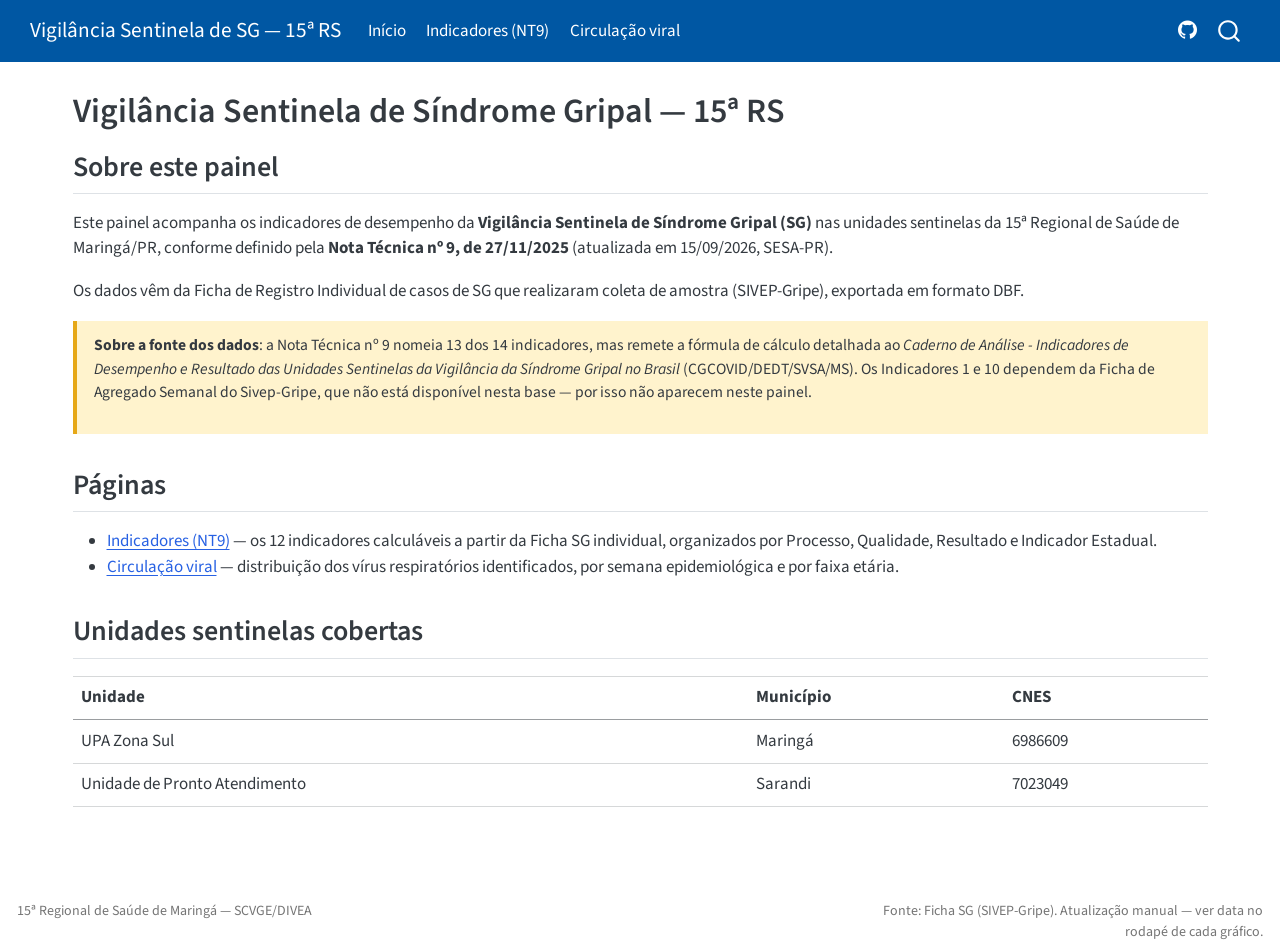
==== docs/index.html @ 69118b9c "Atualiza indicadores SG - 2026-09-19 02:46" ====
<!DOCTYPE html>
<html xmlns="http://www.w3.org/1999/xhtml" lang="en" xml:lang="en"><head>

<meta charset="utf-8">
<meta name="generator" content="quarto-1.8.27">

<meta name="viewport" content="width=device-width, initial-scale=1.0, user-scalable=yes">


<title>Vigilância Sentinela de Síndrome Gripal — 15ª RS – Vigilância Sentinela de SG — 15ª RS</title>
<style>
code{white-space: pre-wrap;}
span.smallcaps{font-variant: small-caps;}
div.columns{display: flex; gap: min(4vw, 1.5em);}
div.column{flex: auto; overflow-x: auto;}
div.hanging-indent{margin-left: 1.5em; text-indent: -1.5em;}
ul.task-list{list-style: none;}
ul.task-list li input[type="checkbox"] {
  width: 0.8em;
  margin: 0 0.8em 0.2em -1em; /* quarto-specific, see https://github.com/quarto-dev/quarto-cli/issues/4556 */ 
  vertical-align: middle;
}
</style>


<script src="site_libs/quarto-nav/quarto-nav.js"></script>
<script src="site_libs/quarto-nav/headroom.min.js"></script>
<script src="site_libs/clipboard/clipboard.min.js"></script>
<script src="site_libs/quarto-search/autocomplete.umd.js"></script>
<script src="site_libs/quarto-search/fuse.min.js"></script>
<script src="site_libs/quarto-search/quarto-search.js"></script>
<meta name="quarto:offset" content="./">
<script src="site_libs/quarto-html/quarto.js" type="module"></script>
<script src="site_libs/quarto-html/tabsets/tabsets.js" type="module"></script>
<script src="site_libs/quarto-html/axe/axe-check.js" type="module"></script>
<script src="site_libs/quarto-html/popper.min.js"></script>
<script src="site_libs/quarto-html/tippy.umd.min.js"></script>
<script src="site_libs/quarto-html/anchor.min.js"></script>
<link href="site_libs/quarto-html/tippy.css" rel="stylesheet">
<link href="site_libs/quarto-html/quarto-syntax-highlighting-ed96de9b727972fe78a7b5d16c58bf87.css" rel="stylesheet" id="quarto-text-highlighting-styles">
<script src="site_libs/bootstrap/bootstrap.min.js"></script>
<link href="site_libs/bootstrap/bootstrap-icons.css" rel="stylesheet">
<link href="site_libs/bootstrap/bootstrap-f245066ca199b7326ac6b360085ddf3a.min.css" rel="stylesheet" append-hash="true" id="quarto-bootstrap" data-mode="light">
<script id="quarto-search-options" type="application/json">{
  "location": "navbar",
  "copy-button": false,
  "collapse-after": 3,
  "panel-placement": "end",
  "type": "overlay",
  "limit": 50,
  "keyboard-shortcut": [
    "f",
    "/",
    "s"
  ],
  "show-item-context": false,
  "language": {
    "search-no-results-text": "No results",
    "search-matching-documents-text": "matching documents",
    "search-copy-link-title": "Copy link to search",
    "search-hide-matches-text": "Hide additional matches",
    "search-more-match-text": "more match in this document",
    "search-more-matches-text": "more matches in this document",
    "search-clear-button-title": "Clear",
    "search-text-placeholder": "",
    "search-detached-cancel-button-title": "Cancel",
    "search-submit-button-title": "Submit",
    "search-label": "Search"
  }
}</script>


<link rel="stylesheet" href="styles.css">
</head>

<body class="nav-fixed quarto-light">

<div id="quarto-search-results"></div>
  <header id="quarto-header" class="headroom fixed-top">
    <nav class="navbar navbar-expand-lg " data-bs-theme="dark">
      <div class="navbar-container container-fluid">
      <div class="navbar-brand-container mx-auto">
    <a class="navbar-brand" href="./index.html">
    <span class="navbar-title">Vigilância Sentinela de SG — 15ª RS</span>
    </a>
  </div>
            <div id="quarto-search" class="" title="Search"></div>
          <button class="navbar-toggler" type="button" data-bs-toggle="collapse" data-bs-target="#navbarCollapse" aria-controls="navbarCollapse" role="menu" aria-expanded="false" aria-label="Toggle navigation" onclick="if (window.quartoToggleHeadroom) { window.quartoToggleHeadroom(); }">
  <span class="navbar-toggler-icon"></span>
</button>
          <div class="collapse navbar-collapse" id="navbarCollapse">
            <ul class="navbar-nav navbar-nav-scroll me-auto">
  <li class="nav-item">
    <a class="nav-link active" href="./index.html" aria-current="page"> 
<span class="menu-text">Início</span></a>
  </li>  
  <li class="nav-item">
    <a class="nav-link" href="./indicadores.html"> 
<span class="menu-text">Indicadores (NT9)</span></a>
  </li>  
  <li class="nav-item">
    <a class="nav-link" href="./circulacao-viral.html"> 
<span class="menu-text">Circulação viral</span></a>
  </li>  
</ul>
            <ul class="navbar-nav navbar-nav-scroll ms-auto">
  <li class="nav-item compact">
    <a class="nav-link" href="https://github.com/valentim1979/vigilancia-sentinela"> <i class="bi bi-github" role="img" aria-label="GitHub">
</i> 
<span class="menu-text"></span></a>
  </li>  
</ul>
          </div> <!-- /navcollapse -->
            <div class="quarto-navbar-tools">
</div>
      </div> <!-- /container-fluid -->
    </nav>
</header>
<!-- content -->
<div id="quarto-content" class="quarto-container page-columns page-rows-contents page-layout-full page-navbar">
<!-- sidebar -->
<!-- margin-sidebar -->
    
<!-- main -->
<main class="content column-page" id="quarto-document-content">

<header id="title-block-header" class="quarto-title-block default">
<div class="quarto-title">
<h1 class="title">Vigilância Sentinela de Síndrome Gripal — 15ª RS</h1>
</div>



<div class="quarto-title-meta column-page">

    
  
    
  </div>
  


</header>


<section id="sobre-este-painel" class="level2">
<h2 class="anchored" data-anchor-id="sobre-este-painel">Sobre este painel</h2>
<p>Este painel acompanha os indicadores de desempenho da <strong>Vigilância Sentinela de Síndrome Gripal (SG)</strong> nas unidades sentinelas da 15ª Regional de Saúde de Maringá/PR, conforme definido pela <strong>Nota Técnica nº 9, de 27/11/2025</strong> (atualizada em 15/09/2026, SESA-PR).</p>
<p>Os dados vêm da Ficha de Registro Individual de casos de SG que realizaram coleta de amostra (SIVEP-Gripe), exportada em formato DBF.</p>
<div class="aviso-dado">
<p><strong>Sobre a fonte dos dados</strong>: a Nota Técnica nº 9 nomeia 13 dos 14 indicadores, mas remete a fórmula de cálculo detalhada ao <em>Caderno de Análise - Indicadores de Desempenho e Resultado das Unidades Sentinelas da Vigilância da Síndrome Gripal no Brasil</em> (CGCOVID/DEDT/SVSA/MS). Os Indicadores 1 e 10 dependem da Ficha de Agregado Semanal do Sivep-Gripe, que não está disponível nesta base — por isso não aparecem neste painel.</p>
</div>
</section>
<section id="páginas" class="level2">
<h2 class="anchored" data-anchor-id="páginas">Páginas</h2>
<ul>
<li><strong><a href="./indicadores.html">Indicadores (NT9)</a></strong> — os 12 indicadores calculáveis a partir da Ficha SG individual, organizados por Processo, Qualidade, Resultado e Indicador Estadual.</li>
<li><strong><a href="./circulacao-viral.html">Circulação viral</a></strong> — distribuição dos vírus respiratórios identificados, por semana epidemiológica e por faixa etária.</li>
</ul>
</section>
<section id="unidades-sentinelas-cobertas" class="level2">
<h2 class="anchored" data-anchor-id="unidades-sentinelas-cobertas">Unidades sentinelas cobertas</h2>
<table class="caption-top table">
<thead>
<tr class="header">
<th>Unidade</th>
<th>Município</th>
<th>CNES</th>
</tr>
</thead>
<tbody>
<tr class="odd">
<td>UPA Zona Sul</td>
<td>Maringá</td>
<td>6986609</td>
</tr>
<tr class="even">
<td>Unidade de Pronto Atendimento</td>
<td>Sarandi</td>
<td>7023049</td>
</tr>
</tbody>
</table>


</section>

</main> <!-- /main -->
<script id="quarto-html-after-body" type="application/javascript">
  window.document.addEventListener("DOMContentLoaded", function (event) {
    const icon = "";
    const anchorJS = new window.AnchorJS();
    anchorJS.options = {
      placement: 'right',
      icon: icon
    };
    anchorJS.add('.anchored');
    const isCodeAnnotation = (el) => {
      for (const clz of el.classList) {
        if (clz.startsWith('code-annotation-')) {                     
          return true;
        }
      }
      return false;
    }
    const onCopySuccess = function(e) {
      // button target
      const button = e.trigger;
      // don't keep focus
      button.blur();
      // flash "checked"
      button.classList.add('code-copy-button-checked');
      var currentTitle = button.getAttribute("title");
      button.setAttribute("title", "Copied!");
      let tooltip;
      if (window.bootstrap) {
        button.setAttribute("data-bs-toggle", "tooltip");
        button.setAttribute("data-bs-placement", "left");
        button.setAttribute("data-bs-title", "Copied!");
        tooltip = new bootstrap.Tooltip(button, 
          { trigger: "manual", 
            customClass: "code-copy-button-tooltip",
            offset: [0, -8]});
        tooltip.show();    
      }
      setTimeout(function() {
        if (tooltip) {
          tooltip.hide();
          button.removeAttribute("data-bs-title");
          button.removeAttribute("data-bs-toggle");
          button.removeAttribute("data-bs-placement");
        }
        button.setAttribute("title", currentTitle);
        button.classList.remove('code-copy-button-checked');
      }, 1000);
      // clear code selection
      e.clearSelection();
    }
    const getTextToCopy = function(trigger) {
      const outerScaffold = trigger.parentElement.cloneNode(true);
      const codeEl = outerScaffold.querySelector('code');
      for (const childEl of codeEl.children) {
        if (isCodeAnnotation(childEl)) {
          childEl.remove();
        }
      }
      return codeEl.innerText;
    }
    const clipboard = new window.ClipboardJS('.code-copy-button:not([data-in-quarto-modal])', {
      text: getTextToCopy
    });
    clipboard.on('success', onCopySuccess);
    if (window.document.getElementById('quarto-embedded-source-code-modal')) {
      const clipboardModal = new window.ClipboardJS('.code-copy-button[data-in-quarto-modal]', {
        text: getTextToCopy,
        container: window.document.getElementById('quarto-embedded-source-code-modal')
      });
      clipboardModal.on('success', onCopySuccess);
    }
      var localhostRegex = new RegExp(/^(?:http|https):\/\/localhost\:?[0-9]*\//);
      var mailtoRegex = new RegExp(/^mailto:/);
        var filterRegex = new RegExp('/' + window.location.host + '/');
      var isInternal = (href) => {
          return filterRegex.test(href) || localhostRegex.test(href) || mailtoRegex.test(href);
      }
      // Inspect non-navigation links and adorn them if external
     var links = window.document.querySelectorAll('a[href]:not(.nav-link):not(.navbar-brand):not(.toc-action):not(.sidebar-link):not(.sidebar-item-toggle):not(.pagination-link):not(.no-external):not([aria-hidden]):not(.dropdown-item):not(.quarto-navigation-tool):not(.about-link)');
      for (var i=0; i<links.length; i++) {
        const link = links[i];
        if (!isInternal(link.href)) {
          // undo the damage that might have been done by quarto-nav.js in the case of
          // links that we want to consider external
          if (link.dataset.originalHref !== undefined) {
            link.href = link.dataset.originalHref;
          }
        }
      }
    function tippyHover(el, contentFn, onTriggerFn, onUntriggerFn) {
      const config = {
        allowHTML: true,
        maxWidth: 500,
        delay: 100,
        arrow: false,
        appendTo: function(el) {
            return el.parentElement;
        },
        interactive: true,
        interactiveBorder: 10,
        theme: 'quarto',
        placement: 'bottom-start',
      };
      if (contentFn) {
        config.content = contentFn;
      }
      if (onTriggerFn) {
        config.onTrigger = onTriggerFn;
      }
      if (onUntriggerFn) {
        config.onUntrigger = onUntriggerFn;
      }
      window.tippy(el, config); 
    }
    const noterefs = window.document.querySelectorAll('a[role="doc-noteref"]');
    for (var i=0; i<noterefs.length; i++) {
      const ref = noterefs[i];
      tippyHover(ref, function() {
        // use id or data attribute instead here
        let href = ref.getAttribute('data-footnote-href') || ref.getAttribute('href');
        try { href = new URL(href).hash; } catch {}
        const id = href.replace(/^#\/?/, "");
        const note = window.document.getElementById(id);
        if (note) {
          return note.innerHTML;
        } else {
          return "";
        }
      });
    }
    const xrefs = window.document.querySelectorAll('a.quarto-xref');
    const processXRef = (id, note) => {
      // Strip column container classes
      const stripColumnClz = (el) => {
        el.classList.remove("page-full", "page-columns");
        if (el.children) {
          for (const child of el.children) {
            stripColumnClz(child);
          }
        }
      }
      stripColumnClz(note)
      if (id === null || id.startsWith('sec-')) {
        // Special case sections, only their first couple elements
        const container = document.createElement("div");
        if (note.children && note.children.length > 2) {
          container.appendChild(note.children[0].cloneNode(true));
          for (let i = 1; i < note.children.length; i++) {
            const child = note.children[i];
            if (child.tagName === "P" && child.innerText === "") {
              continue;
            } else {
              container.appendChild(child.cloneNode(true));
              break;
            }
          }
          if (window.Quarto?.typesetMath) {
            window.Quarto.typesetMath(container);
          }
          return container.innerHTML
        } else {
          if (window.Quarto?.typesetMath) {
            window.Quarto.typesetMath(note);
          }
          return note.innerHTML;
        }
      } else {
        // Remove any anchor links if they are present
        const anchorLink = note.querySelector('a.anchorjs-link');
        if (anchorLink) {
          anchorLink.remove();
        }
        if (window.Quarto?.typesetMath) {
          window.Quarto.typesetMath(note);
        }
        if (note.classList.contains("callout")) {
          return note.outerHTML;
        } else {
          return note.innerHTML;
        }
      }
    }
    for (var i=0; i<xrefs.length; i++) {
      const xref = xrefs[i];
      tippyHover(xref, undefined, function(instance) {
        instance.disable();
        let url = xref.getAttribute('href');
        let hash = undefined; 
        if (url.startsWith('#')) {
          hash = url;
        } else {
          try { hash = new URL(url).hash; } catch {}
        }
        if (hash) {
          const id = hash.replace(/^#\/?/, "");
          const note = window.document.getElementById(id);
          if (note !== null) {
            try {
              const html = processXRef(id, note.cloneNode(true));
              instance.setContent(html);
            } finally {
              instance.enable();
              instance.show();
            }
          } else {
            // See if we can fetch this
            fetch(url.split('#')[0])
            .then(res => res.text())
            .then(html => {
              const parser = new DOMParser();
              const htmlDoc = parser.parseFromString(html, "text/html");
              const note = htmlDoc.getElementById(id);
              if (note !== null) {
                const html = processXRef(id, note);
                instance.setContent(html);
              } 
            }).finally(() => {
              instance.enable();
              instance.show();
            });
          }
        } else {
          // See if we can fetch a full url (with no hash to target)
          // This is a special case and we should probably do some content thinning / targeting
          fetch(url)
          .then(res => res.text())
          .then(html => {
            const parser = new DOMParser();
            const htmlDoc = parser.parseFromString(html, "text/html");
            const note = htmlDoc.querySelector('main.content');
            if (note !== null) {
              // This should only happen for chapter cross references
              // (since there is no id in the URL)
              // remove the first header
              if (note.children.length > 0 && note.children[0].tagName === "HEADER") {
                note.children[0].remove();
              }
              const html = processXRef(null, note);
              instance.setContent(html);
            } 
          }).finally(() => {
            instance.enable();
            instance.show();
          });
        }
      }, function(instance) {
      });
    }
        let selectedAnnoteEl;
        const selectorForAnnotation = ( cell, annotation) => {
          let cellAttr = 'data-code-cell="' + cell + '"';
          let lineAttr = 'data-code-annotation="' +  annotation + '"';
          const selector = 'span[' + cellAttr + '][' + lineAttr + ']';
          return selector;
        }
        const selectCodeLines = (annoteEl) => {
          const doc = window.document;
          const targetCell = annoteEl.getAttribute("data-target-cell");
          const targetAnnotation = annoteEl.getAttribute("data-target-annotation");
          const annoteSpan = window.document.querySelector(selectorForAnnotation(targetCell, targetAnnotation));
          const lines = annoteSpan.getAttribute("data-code-lines").split(",");
          const lineIds = lines.map((line) => {
            return targetCell + "-" + line;
          })
          let top = null;
          let height = null;
          let parent = null;
          if (lineIds.length > 0) {
              //compute the position of the single el (top and bottom and make a div)
              const el = window.document.getElementById(lineIds[0]);
              top = el.offsetTop;
              height = el.offsetHeight;
              parent = el.parentElement.parentElement;
            if (lineIds.length > 1) {
              const lastEl = window.document.getElementById(lineIds[lineIds.length - 1]);
              const bottom = lastEl.offsetTop + lastEl.offsetHeight;
              height = bottom - top;
            }
            if (top !== null && height !== null && parent !== null) {
              // cook up a div (if necessary) and position it 
              let div = window.document.getElementById("code-annotation-line-highlight");
              if (div === null) {
                div = window.document.createElement("div");
                div.setAttribute("id", "code-annotation-line-highlight");
                div.style.position = 'absolute';
                parent.appendChild(div);
              }
              div.style.top = top - 2 + "px";
              div.style.height = height + 4 + "px";
              div.style.left = 0;
              let gutterDiv = window.document.getElementById("code-annotation-line-highlight-gutter");
              if (gutterDiv === null) {
                gutterDiv = window.document.createElement("div");
                gutterDiv.setAttribute("id", "code-annotation-line-highlight-gutter");
                gutterDiv.style.position = 'absolute';
                const codeCell = window.document.getElementById(targetCell);
                const gutter = codeCell.querySelector('.code-annotation-gutter');
                gutter.appendChild(gutterDiv);
              }
              gutterDiv.style.top = top - 2 + "px";
              gutterDiv.style.height = height + 4 + "px";
            }
            selectedAnnoteEl = annoteEl;
          }
        };
        const unselectCodeLines = () => {
          const elementsIds = ["code-annotation-line-highlight", "code-annotation-line-highlight-gutter"];
          elementsIds.forEach((elId) => {
            const div = window.document.getElementById(elId);
            if (div) {
              div.remove();
            }
          });
          selectedAnnoteEl = undefined;
        };
          // Handle positioning of the toggle
      window.addEventListener(
        "resize",
        throttle(() => {
          elRect = undefined;
          if (selectedAnnoteEl) {
            selectCodeLines(selectedAnnoteEl);
          }
        }, 10)
      );
      function throttle(fn, ms) {
      let throttle = false;
      let timer;
        return (...args) => {
          if(!throttle) { // first call gets through
              fn.apply(this, args);
              throttle = true;
          } else { // all the others get throttled
              if(timer) clearTimeout(timer); // cancel #2
              timer = setTimeout(() => {
                fn.apply(this, args);
                timer = throttle = false;
              }, ms);
          }
        };
      }
        // Attach click handler to the DT
        const annoteDls = window.document.querySelectorAll('dt[data-target-cell]');
        for (const annoteDlNode of annoteDls) {
          annoteDlNode.addEventListener('click', (event) => {
            const clickedEl = event.target;
            if (clickedEl !== selectedAnnoteEl) {
              unselectCodeLines();
              const activeEl = window.document.querySelector('dt[data-target-cell].code-annotation-active');
              if (activeEl) {
                activeEl.classList.remove('code-annotation-active');
              }
              selectCodeLines(clickedEl);
              clickedEl.classList.add('code-annotation-active');
            } else {
              // Unselect the line
              unselectCodeLines();
              clickedEl.classList.remove('code-annotation-active');
            }
          });
        }
    const findCites = (el) => {
      const parentEl = el.parentElement;
      if (parentEl) {
        const cites = parentEl.dataset.cites;
        if (cites) {
          return {
            el,
            cites: cites.split(' ')
          };
        } else {
          return findCites(el.parentElement)
        }
      } else {
        return undefined;
      }
    };
    var bibliorefs = window.document.querySelectorAll('a[role="doc-biblioref"]');
    for (var i=0; i<bibliorefs.length; i++) {
      const ref = bibliorefs[i];
      const citeInfo = findCites(ref);
      if (citeInfo) {
        tippyHover(citeInfo.el, function() {
          var popup = window.document.createElement('div');
          citeInfo.cites.forEach(function(cite) {
            var citeDiv = window.document.createElement('div');
            citeDiv.classList.add('hanging-indent');
            citeDiv.classList.add('csl-entry');
            var biblioDiv = window.document.getElementById('ref-' + cite);
            if (biblioDiv) {
              citeDiv.innerHTML = biblioDiv.innerHTML;
            }
            popup.appendChild(citeDiv);
          });
          return popup.innerHTML;
        });
      }
    }
  });
  </script>
</div> <!-- /content -->
<footer class="footer">
  <div class="nav-footer">
    <div class="nav-footer-left">
<p>15ª Regional de Saúde de Maringá — SCVGE/DIVEA</p>
</div>   
    <div class="nav-footer-center">
      &nbsp;
    </div>
    <div class="nav-footer-right">
<p>Fonte: Ficha SG (SIVEP-Gripe). Atualização manual — ver data no rodapé de cada gráfico.</p>
</div>
  </div>
</footer>




</body></html>
---- docs/site_libs/quarto-html/tippy.css ----
.tippy-box[data-animation=fade][data-state=hidden]{opacity:0}[data-tippy-root]{max-width:calc(100vw - 10px)}.tippy-box{position:relative;background-color:#333;color:#fff;border-radius:4px;font-size:14px;line-height:1.4;white-space:normal;outline:0;transition-property:transform,visibility,opacity}.tippy-box[data-placement^=top]>.tippy-arrow{bottom:0}.tippy-box[data-placement^=top]>.tippy-arrow:before{bottom:-7px;left:0;border-width:8px 8px 0;border-top-color:initial;transform-origin:center top}.tippy-box[data-placement^=bottom]>.tippy-arrow{top:0}.tippy-box[data-placement^=bottom]>.tippy-arrow:before{top:-7px;left:0;border-width:0 8px 8px;border-bottom-color:initial;transform-origin:center bottom}.tippy-box[data-placement^=left]>.tippy-arrow{right:0}.tippy-box[data-placement^=left]>.tippy-arrow:before{border-width:8px 0 8px 8px;border-left-color:initial;right:-7px;transform-origin:center left}.tippy-box[data-placement^=right]>.tippy-arrow{left:0}.tippy-box[data-placement^=right]>.tippy-arrow:before{left:-7px;border-width:8px 8px 8px 0;border-right-color:initial;transform-origin:center right}.tippy-box[data-inertia][data-state=visible]{transition-timing-function:cubic-bezier(.54,1.5,.38,1.11)}.tippy-arrow{width:16px;height:16px;color:#333}.tippy-arrow:before{content:"";position:absolute;border-color:transparent;border-style:solid}.tippy-content{position:relative;padding:5px 9px;z-index:1}
---- docs/site_libs/quarto-html/quarto-syntax-highlighting-ed96de9b727972fe78a7b5d16c58bf87.css ----
/* quarto syntax highlight colors */
:root {
  --quarto-hl-ot-color: #003B4F;
  --quarto-hl-at-color: #657422;
  --quarto-hl-ss-color: #20794D;
  --quarto-hl-an-color: #5E5E5E;
  --quarto-hl-fu-color: #4758AB;
  --quarto-hl-st-color: #20794D;
  --quarto-hl-cf-color: #003B4F;
  --quarto-hl-op-color: #5E5E5E;
  --quarto-hl-er-color: #AD0000;
  --quarto-hl-bn-color: #AD0000;
  --quarto-hl-al-color: #AD0000;
  --quarto-hl-va-color: #111111;
  --quarto-hl-bu-color: inherit;
  --quarto-hl-ex-color: inherit;
  --quarto-hl-pp-color: #AD0000;
  --quarto-hl-in-color: #5E5E5E;
  --quarto-hl-vs-color: #20794D;
  --quarto-hl-wa-color: #5E5E5E;
  --quarto-hl-do-color: #5E5E5E;
  --quarto-hl-im-color: #00769E;
  --quarto-hl-ch-color: #20794D;
  --quarto-hl-dt-color: #AD0000;
  --quarto-hl-fl-color: #AD0000;
  --quarto-hl-co-color: #5E5E5E;
  --quarto-hl-cv-color: #5E5E5E;
  --quarto-hl-cn-color: #8f5902;
  --quarto-hl-sc-color: #5E5E5E;
  --quarto-hl-dv-color: #AD0000;
  --quarto-hl-kw-color: #003B4F;
}

/* other quarto variables */
:root {
  --quarto-font-monospace: SFMono-Regular, Menlo, Monaco, Consolas, "Liberation Mono", "Courier New", monospace;
}

/* syntax highlight based on Pandoc's rules */
pre > code.sourceCode > span {
  color: #003B4F;
}

code.sourceCode > span {
  color: #003B4F;
}

div.sourceCode,
div.sourceCode pre.sourceCode {
  color: #003B4F;
}

/* Normal */
code span {
  color: #003B4F;
}

/* Alert */
code span.al {
  color: #AD0000;
  font-style: inherit;
}

/* Annotation */
code span.an {
  color: #5E5E5E;
  font-style: inherit;
}

/* Attribute */
code span.at {
  color: #657422;
  font-style: inherit;
}

/* BaseN */
code span.bn {
  color: #AD0000;
  font-style: inherit;
}

/* BuiltIn */
code span.bu {
  font-style: inherit;
}

/* ControlFlow */
code span.cf {
  color: #003B4F;
  font-weight: bold;
  font-style: inherit;
}

/* Char */
code span.ch {
  color: #20794D;
  font-style: inherit;
}

/* Constant */
code span.cn {
  color: #8f5902;
  font-style: inherit;
}

/* Comment */
code span.co {
  color: #5E5E5E;
  font-style: inherit;
}

/* CommentVar */
code span.cv {
  color: #5E5E5E;
  font-style: italic;
}

/* Documentation */
code span.do {
  color: #5E5E5E;
  font-style: italic;
}

/* DataType */
code span.dt {
  color: #AD0000;
  font-style: inherit;
}

/* DecVal */
code span.dv {
  color: #AD0000;
  font-style: inherit;
}

/* Error */
code span.er {
  color: #AD0000;
  font-style: inherit;
}

/* Extension */
code span.ex {
  font-style: inherit;
}

/* Float */
code span.fl {
  color: #AD0000;
  font-style: inherit;
}

/* Function */
code span.fu {
  color: #4758AB;
  font-style: inherit;
}

/* Import */
code span.im {
  color: #00769E;
  font-style: inherit;
}

/* Information */
code span.in {
  color: #5E5E5E;
  font-style: inherit;
}

/* Keyword */
code span.kw {
  color: #003B4F;
  font-weight: bold;
  font-style: inherit;
}

/* Operator */
code span.op {
  color: #5E5E5E;
  font-style: inherit;
}

/* Other */
code span.ot {
  color: #003B4F;
  font-style: inherit;
}

/* Preprocessor */
code span.pp {
  color: #AD0000;
  font-style: inherit;
}

/* SpecialChar */
code span.sc {
  color: #5E5E5E;
  font-style: inherit;
}

/* SpecialString */
code span.ss {
  color: #20794D;
  font-style: inherit;
}

/* String */
code span.st {
  color: #20794D;
  font-style: inherit;
}

/* Variable */
code span.va {
  color: #111111;
  font-style: inherit;
}

/* VerbatimString */
code span.vs {
  color: #20794D;
  font-style: inherit;
}

/* Warning */
code span.wa {
  color: #5E5E5E;
  font-style: italic;
}

.prevent-inlining {
  content: "</";
}

/*# sourceMappingURL=0920dd6d7437995b8cdf7429764427b1.css.map */
---- docs/styles.css ----
/* Cor padrão já usada nos outros painéis/gráficos da 15ª RS
   (ver /projects/.../standards-and-learnings.md: "Bar chart color standard: #0057A3") */
:root {
  --sg-azul: #0057A3;
}

.navbar {
  background-color: var(--sg-azul) !important;
}

.navbar-brand, .nav-link {
  color: #ffffff !important;
}

.indicador-card {
  border: 1px solid #e0e0e0;
  border-radius: 8px;
  padding: 1rem;
  margin-bottom: 2rem;
}

.indicador-card img {
  max-width: 100%;
  height: auto;
}

.aviso-dado {
  background-color: #fff3cd;
  border-left: 4px solid #e6a817;
  padding: 0.75rem 1rem;
  margin: 1rem 0;
  font-size: 0.92rem;
}
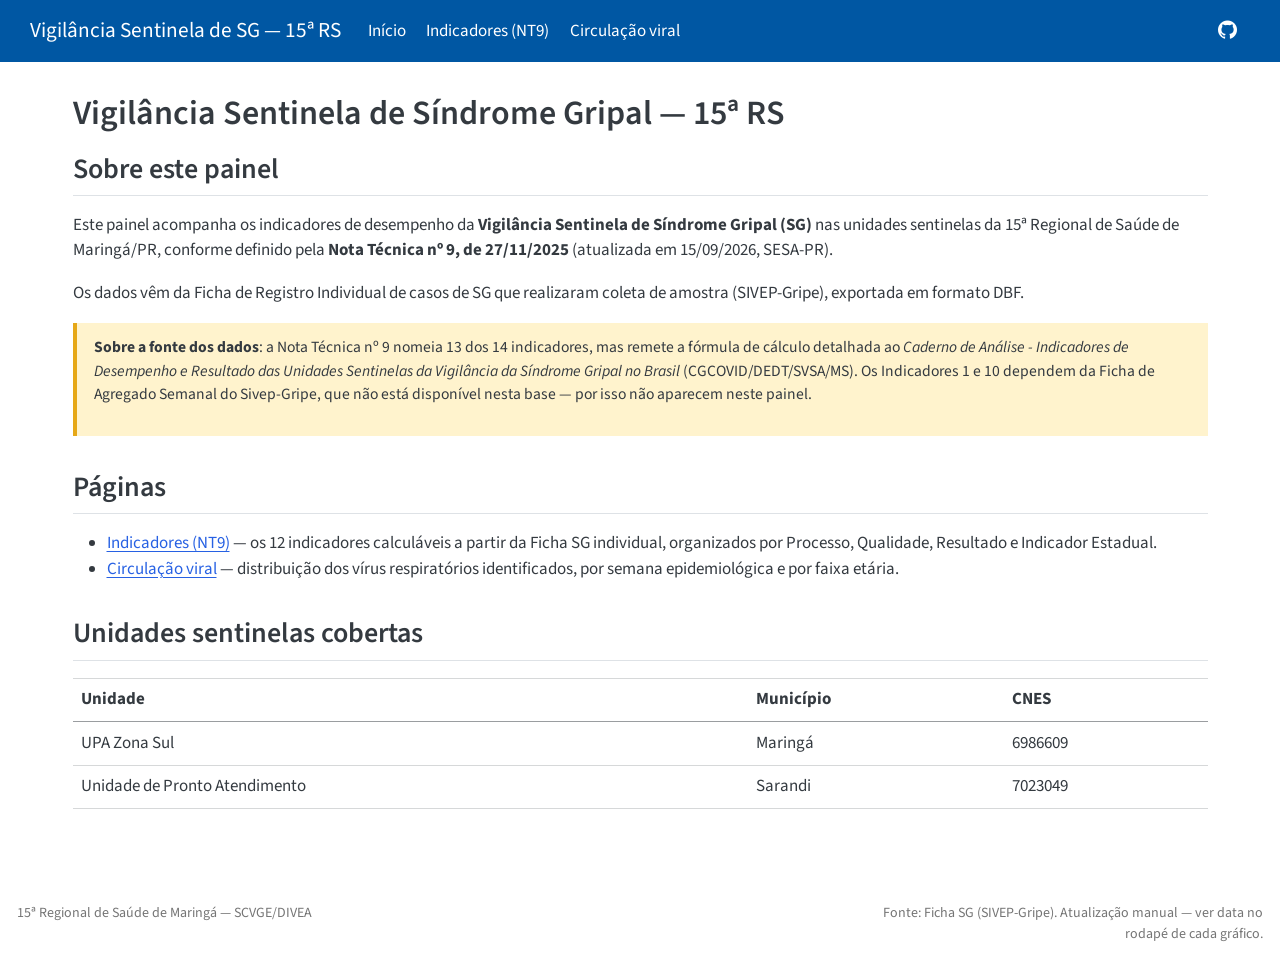
==== commit d6d69382: "Atualiza indicadores SG com export mais recente do Sivep-Gripe Co-Authored-By: Claude Sonnet 5 <nore" ====
--- a/docs/index.html
+++ b/docs/index.html
@@ -2,17 +2,23 @@
 <html xmlns="http://www.w3.org/1999/xhtml" lang="en" xml:lang="en"><head>
 
 <meta charset="utf-8">
-<meta name="generator" content="quarto-1.8.27">
+<meta name="generator" content="quarto-1.10.18">
 
 <meta name="viewport" content="width=device-width, initial-scale=1.0, user-scalable=yes">
 
 
 <title>Vigilância Sentinela de Síndrome Gripal — 15ª RS – Vigilância Sentinela de SG — 15ª RS</title>
 <style>
-code{white-space: pre-wrap;}
+/* Default styles provided by pandoc.
+** See https://pandoc.org/MANUAL.html#variables-for-html for config info.
+*/
 span.smallcaps{font-variant: small-caps;}
-div.columns{display: flex; gap: min(4vw, 1.5em);}
-div.column{flex: auto; overflow-x: auto;}
+div.columns{display: flex; gap: 1.5em;}
+div.column{flex: auto;}
+@media screen {
+div.columns{gap: min(4vw, 1.5em);}
+div.column{overflow-x: auto;}
+}
 div.hanging-indent{margin-left: 1.5em; text-indent: -1.5em;}
 ul.task-list{list-style: none;}
 ul.task-list li input[type="checkbox"] {
@@ -32,15 +38,14 @@
 <meta name="quarto:offset" content="./">
 <script src="site_libs/quarto-html/quarto.js" type="module"></script>
 <script src="site_libs/quarto-html/tabsets/tabsets.js" type="module"></script>
-<script src="site_libs/quarto-html/axe/axe-check.js" type="module"></script>
 <script src="site_libs/quarto-html/popper.min.js"></script>
 <script src="site_libs/quarto-html/tippy.umd.min.js"></script>
 <script src="site_libs/quarto-html/anchor.min.js"></script>
 <link href="site_libs/quarto-html/tippy.css" rel="stylesheet">
-<link href="site_libs/quarto-html/quarto-syntax-highlighting-ed96de9b727972fe78a7b5d16c58bf87.css" rel="stylesheet" id="quarto-text-highlighting-styles">
+<link href="site_libs/quarto-html/quarto-syntax-highlighting-64a204ab8560d761af7679ceaba22944.css" rel="stylesheet" id="quarto-text-highlighting-styles">
 <script src="site_libs/bootstrap/bootstrap.min.js"></script>
 <link href="site_libs/bootstrap/bootstrap-icons.css" rel="stylesheet">
-<link href="site_libs/bootstrap/bootstrap-f245066ca199b7326ac6b360085ddf3a.min.css" rel="stylesheet" append-hash="true" id="quarto-bootstrap" data-mode="light">
+<link href="site_libs/bootstrap/bootstrap-221fb94c3ec07aa7e68c2d5abc4fc18e.min.css" rel="stylesheet" append-hash="true" id="quarto-bootstrap" data-mode="light">
 <script id="quarto-search-options" type="application/json">{
   "location": "navbar",
   "copy-button": false,
--- a/docs/site_libs/quarto-html/quarto-syntax-highlighting-64a204ab8560d761af7679ceaba22944.css
+++ b/docs/site_libs/quarto-html/quarto-syntax-highlighting-64a204ab8560d761af7679ceaba22944.css
@@ -0,0 +1,236 @@
+/* quarto syntax highlight colors */
+:root {
+  --quarto-hl-ot-color: #003B4F;
+  --quarto-hl-at-color: #657422;
+  --quarto-hl-ss-color: #20794D;
+  --quarto-hl-an-color: #5E5E5E;
+  --quarto-hl-fu-color: #4758AB;
+  --quarto-hl-st-color: #20794D;
+  --quarto-hl-cf-color: #003B4F;
+  --quarto-hl-op-color: #5E5E5E;
+  --quarto-hl-er-color: #AD0000;
+  --quarto-hl-bn-color: #AD0000;
+  --quarto-hl-al-color: #AD0000;
+  --quarto-hl-va-color: #111111;
+  --quarto-hl-bu-color: inherit;
+  --quarto-hl-ex-color: inherit;
+  --quarto-hl-pp-color: #AD0000;
+  --quarto-hl-in-color: #5E5E5E;
+  --quarto-hl-vs-color: #20794D;
+  --quarto-hl-wa-color: #5E5E5E;
+  --quarto-hl-do-color: #5E5E5E;
+  --quarto-hl-im-color: #00769E;
+  --quarto-hl-ch-color: #20794D;
+  --quarto-hl-dt-color: #AD0000;
+  --quarto-hl-fl-color: #AD0000;
+  --quarto-hl-co-color: #5E5E5E;
+  --quarto-hl-cv-color: #5E5E5E;
+  --quarto-hl-cn-color: #8f5902;
+  --quarto-hl-sc-color: #5E5E5E;
+  --quarto-hl-dv-color: #AD0000;
+  --quarto-hl-kw-color: #003B4F;
+}
+
+/* other quarto variables */
+:root {
+  --quarto-font-monospace: SFMono-Regular, Menlo, Monaco, Consolas, "Liberation Mono", "Courier New", monospace;
+}
+
+/* syntax highlight based on Pandoc's rules */
+pre > code.sourceCode > span {
+  color: #003B4F;
+}
+
+code.sourceCode > span {
+  color: #003B4F;
+}
+
+div.sourceCode,
+div.sourceCode pre.sourceCode {
+  color: #003B4F;
+}
+
+/* Normal */
+code span {
+  color: #003B4F;
+}
+
+/* Alert */
+code span.al {
+  color: #AD0000;
+  font-style: inherit;
+}
+
+/* Annotation */
+code span.an {
+  color: #5E5E5E;
+  font-style: inherit;
+}
+
+/* Attribute */
+code span.at {
+  color: #657422;
+  font-style: inherit;
+}
+
+/* BaseN */
+code span.bn {
+  color: #AD0000;
+  font-style: inherit;
+}
+
+/* BuiltIn */
+code span.bu {
+  font-style: inherit;
+}
+
+/* ControlFlow */
+code span.cf {
+  color: #003B4F;
+  font-weight: bold;
+  font-style: inherit;
+}
+
+/* Char */
+code span.ch {
+  color: #20794D;
+  font-style: inherit;
+}
+
+/* Constant */
+code span.cn {
+  color: #8f5902;
+  font-style: inherit;
+}
+
+/* Comment */
+code span.co {
+  color: #5E5E5E;
+  font-style: inherit;
+}
+
+/* CommentVar */
+code span.cv {
+  color: #5E5E5E;
+  font-style: italic;
+}
+
+/* Documentation */
+code span.do {
+  color: #5E5E5E;
+  font-style: italic;
+}
+
+/* DataType */
+code span.dt {
+  color: #AD0000;
+  font-style: inherit;
+}
+
+/* DecVal */
+code span.dv {
+  color: #AD0000;
+  font-style: inherit;
+}
+
+/* Error */
+code span.er {
+  color: #AD0000;
+  font-style: inherit;
+}
+
+/* Extension */
+code span.ex {
+  font-style: inherit;
+}
+
+/* Float */
+code span.fl {
+  color: #AD0000;
+  font-style: inherit;
+}
+
+/* Function */
+code span.fu {
+  color: #4758AB;
+  font-style: inherit;
+}
+
+/* Import */
+code span.im {
+  color: #00769E;
+  font-style: inherit;
+}
+
+/* Information */
+code span.in {
+  color: #5E5E5E;
+  font-style: inherit;
+}
+
+/* Keyword */
+code span.kw {
+  color: #003B4F;
+  font-weight: bold;
+  font-style: inherit;
+}
+
+/* Operator */
+code span.op {
+  color: #5E5E5E;
+  font-style: inherit;
+}
+
+/* Other */
+code span.ot {
+  color: #003B4F;
+  font-style: inherit;
+}
+
+/* Preprocessor */
+code span.pp {
+  color: #AD0000;
+  font-style: inherit;
+}
+
+/* SpecialChar */
+code span.sc {
+  color: #5E5E5E;
+  font-style: inherit;
+}
+
+/* SpecialString */
+code span.ss {
+  color: #20794D;
+  font-style: inherit;
+}
+
+/* String */
+code span.st {
+  color: #20794D;
+  font-style: inherit;
+}
+
+/* Variable */
+code span.va {
+  color: #111111;
+  font-style: inherit;
+}
+
+/* VerbatimString */
+code span.vs {
+  color: #20794D;
+  font-style: inherit;
+}
+
+/* Warning */
+code span.wa {
+  color: #5E5E5E;
+  font-style: italic;
+}
+
+.prevent-inlining {
+  content: "</";
+}
+
+/*# sourceMappingURL=9d8d5bb603a83b8298b89080a598c93b.css.map */
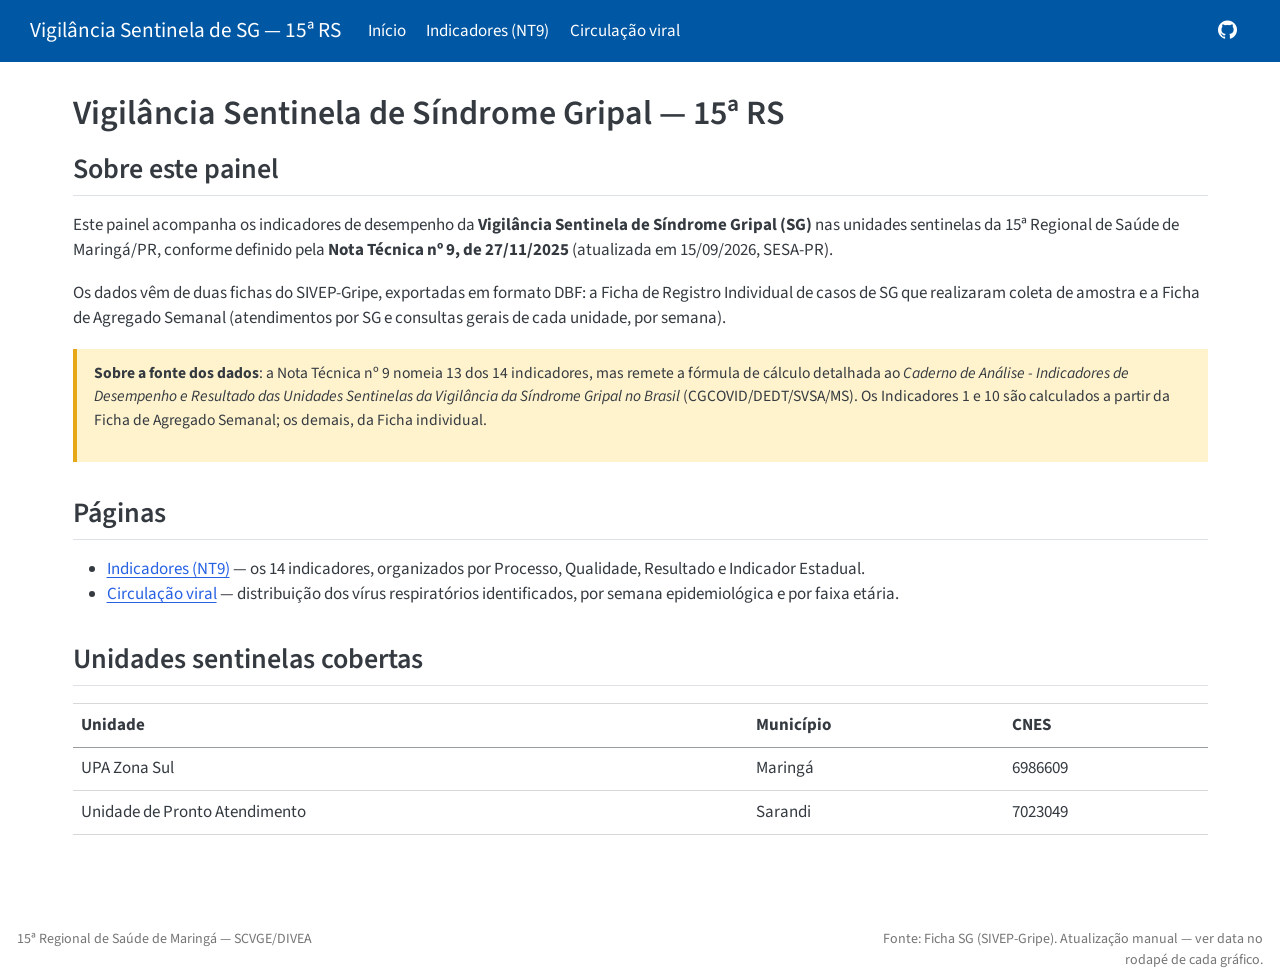
==== commit 615b7c9a: "Base fora do ~/Work (anonimização em ~/SG_entrada -> ~/SG_dados) e Indicadores 1 e 10 pela Ficha de " ====
--- a/docs/index.html
+++ b/docs/index.html
@@ -2,7 +2,7 @@
 <html xmlns="http://www.w3.org/1999/xhtml" lang="en" xml:lang="en"><head>
 
 <meta charset="utf-8">
-<meta name="generator" content="quarto-1.10.18">
+<meta name="generator" content="quarto-1.10.19">
 
 <meta name="viewport" content="width=device-width, initial-scale=1.0, user-scalable=yes">
 
@@ -42,7 +42,7 @@
 <script src="site_libs/quarto-html/tippy.umd.min.js"></script>
 <script src="site_libs/quarto-html/anchor.min.js"></script>
 <link href="site_libs/quarto-html/tippy.css" rel="stylesheet">
-<link href="site_libs/quarto-html/quarto-syntax-highlighting-64a204ab8560d761af7679ceaba22944.css" rel="stylesheet" id="quarto-text-highlighting-styles">
+<link href="site_libs/quarto-html/quarto-syntax-highlighting-bf27225e3a48a9273f3daa8f8e829971.css" rel="stylesheet" id="quarto-text-highlighting-styles">
 <script src="site_libs/bootstrap/bootstrap.min.js"></script>
 <link href="site_libs/bootstrap/bootstrap-icons.css" rel="stylesheet">
 <link href="site_libs/bootstrap/bootstrap-221fb94c3ec07aa7e68c2d5abc4fc18e.min.css" rel="stylesheet" append-hash="true" id="quarto-bootstrap" data-mode="light">
@@ -151,15 +151,15 @@
 <section id="sobre-este-painel" class="level2">
 <h2 class="anchored" data-anchor-id="sobre-este-painel">Sobre este painel</h2>
 <p>Este painel acompanha os indicadores de desempenho da <strong>Vigilância Sentinela de Síndrome Gripal (SG)</strong> nas unidades sentinelas da 15ª Regional de Saúde de Maringá/PR, conforme definido pela <strong>Nota Técnica nº 9, de 27/11/2025</strong> (atualizada em 15/09/2026, SESA-PR).</p>
-<p>Os dados vêm da Ficha de Registro Individual de casos de SG que realizaram coleta de amostra (SIVEP-Gripe), exportada em formato DBF.</p>
+<p>Os dados vêm de duas fichas do SIVEP-Gripe, exportadas em formato DBF: a Ficha de Registro Individual de casos de SG que realizaram coleta de amostra e a Ficha de Agregado Semanal (atendimentos por SG e consultas gerais de cada unidade, por semana).</p>
 <div class="aviso-dado">
-<p><strong>Sobre a fonte dos dados</strong>: a Nota Técnica nº 9 nomeia 13 dos 14 indicadores, mas remete a fórmula de cálculo detalhada ao <em>Caderno de Análise - Indicadores de Desempenho e Resultado das Unidades Sentinelas da Vigilância da Síndrome Gripal no Brasil</em> (CGCOVID/DEDT/SVSA/MS). Os Indicadores 1 e 10 dependem da Ficha de Agregado Semanal do Sivep-Gripe, que não está disponível nesta base — por isso não aparecem neste painel.</p>
+<p><strong>Sobre a fonte dos dados</strong>: a Nota Técnica nº 9 nomeia 13 dos 14 indicadores, mas remete a fórmula de cálculo detalhada ao <em>Caderno de Análise - Indicadores de Desempenho e Resultado das Unidades Sentinelas da Vigilância da Síndrome Gripal no Brasil</em> (CGCOVID/DEDT/SVSA/MS). Os Indicadores 1 e 10 são calculados a partir da Ficha de Agregado Semanal; os demais, da Ficha individual.</p>
 </div>
 </section>
 <section id="páginas" class="level2">
 <h2 class="anchored" data-anchor-id="páginas">Páginas</h2>
 <ul>
-<li><strong><a href="./indicadores.html">Indicadores (NT9)</a></strong> — os 12 indicadores calculáveis a partir da Ficha SG individual, organizados por Processo, Qualidade, Resultado e Indicador Estadual.</li>
+<li><strong><a href="./indicadores.html">Indicadores (NT9)</a></strong> — os 14 indicadores, organizados por Processo, Qualidade, Resultado e Indicador Estadual.</li>
 <li><strong><a href="./circulacao-viral.html">Circulação viral</a></strong> — distribuição dos vírus respiratórios identificados, por semana epidemiológica e por faixa etária.</li>
 </ul>
 </section>
--- a/docs/site_libs/quarto-html/quarto-syntax-highlighting-bf27225e3a48a9273f3daa8f8e829971.css
+++ b/docs/site_libs/quarto-html/quarto-syntax-highlighting-bf27225e3a48a9273f3daa8f8e829971.css
@@ -0,0 +1,236 @@
+/* quarto syntax highlight colors */
+:root {
+  --quarto-hl-ot-color: #003B4F;
+  --quarto-hl-at-color: #657422;
+  --quarto-hl-ss-color: #20794D;
+  --quarto-hl-an-color: #5E5E5E;
+  --quarto-hl-fu-color: #4758AB;
+  --quarto-hl-st-color: #20794D;
+  --quarto-hl-cf-color: #003B4F;
+  --quarto-hl-op-color: #5E5E5E;
+  --quarto-hl-er-color: #AD0000;
+  --quarto-hl-bn-color: #AD0000;
+  --quarto-hl-al-color: #AD0000;
+  --quarto-hl-va-color: #111111;
+  --quarto-hl-bu-color: inherit;
+  --quarto-hl-ex-color: inherit;
+  --quarto-hl-pp-color: #AD0000;
+  --quarto-hl-in-color: #5E5E5E;
+  --quarto-hl-vs-color: #20794D;
+  --quarto-hl-wa-color: #5E5E5E;
+  --quarto-hl-do-color: #5E5E5E;
+  --quarto-hl-im-color: #00769E;
+  --quarto-hl-ch-color: #20794D;
+  --quarto-hl-dt-color: #AD0000;
+  --quarto-hl-fl-color: #AD0000;
+  --quarto-hl-co-color: #5E5E5E;
+  --quarto-hl-cv-color: #5E5E5E;
+  --quarto-hl-cn-color: #8f5902;
+  --quarto-hl-sc-color: #5E5E5E;
+  --quarto-hl-dv-color: #AD0000;
+  --quarto-hl-kw-color: #003B4F;
+}
+
+/* other quarto variables */
+:root {
+  --quarto-font-monospace: SFMono-Regular, Menlo, Monaco, Consolas, "Liberation Mono", "Courier New", monospace;
+}
+
+/* syntax highlight based on Pandoc's rules */
+pre > code.sourceCode > span {
+  color: #003B4F;
+}
+
+code.sourceCode > span {
+  color: #003B4F;
+}
+
+div.sourceCode,
+div.sourceCode pre.sourceCode {
+  color: #003B4F;
+}
+
+/* Normal */
+code span {
+  color: #003B4F;
+}
+
+/* Alert */
+code span.al {
+  color: #AD0000;
+  font-style: inherit;
+}
+
+/* Annotation */
+code span.an {
+  color: #5E5E5E;
+  font-style: inherit;
+}
+
+/* Attribute */
+code span.at {
+  color: #657422;
+  font-style: inherit;
+}
+
+/* BaseN */
+code span.bn {
+  color: #AD0000;
+  font-style: inherit;
+}
+
+/* BuiltIn */
+code span.bu {
+  font-style: inherit;
+}
+
+/* ControlFlow */
+code span.cf {
+  color: #003B4F;
+  font-weight: bold;
+  font-style: inherit;
+}
+
+/* Char */
+code span.ch {
+  color: #20794D;
+  font-style: inherit;
+}
+
+/* Constant */
+code span.cn {
+  color: #8f5902;
+  font-style: inherit;
+}
+
+/* Comment */
+code span.co {
+  color: #5E5E5E;
+  font-style: inherit;
+}
+
+/* CommentVar */
+code span.cv {
+  color: #5E5E5E;
+  font-style: italic;
+}
+
+/* Documentation */
+code span.do {
+  color: #5E5E5E;
+  font-style: italic;
+}
+
+/* DataType */
+code span.dt {
+  color: #AD0000;
+  font-style: inherit;
+}
+
+/* DecVal */
+code span.dv {
+  color: #AD0000;
+  font-style: inherit;
+}
+
+/* Error */
+code span.er {
+  color: #AD0000;
+  font-style: inherit;
+}
+
+/* Extension */
+code span.ex {
+  font-style: inherit;
+}
+
+/* Float */
+code span.fl {
+  color: #AD0000;
+  font-style: inherit;
+}
+
+/* Function */
+code span.fu {
+  color: #4758AB;
+  font-style: inherit;
+}
+
+/* Import */
+code span.im {
+  color: #00769E;
+  font-style: inherit;
+}
+
+/* Information */
+code span.in {
+  color: #5E5E5E;
+  font-style: inherit;
+}
+
+/* Keyword */
+code span.kw {
+  color: #003B4F;
+  font-weight: bold;
+  font-style: inherit;
+}
+
+/* Operator */
+code span.op {
+  color: #5E5E5E;
+  font-style: inherit;
+}
+
+/* Other */
+code span.ot {
+  color: #003B4F;
+  font-style: inherit;
+}
+
+/* Preprocessor */
+code span.pp {
+  color: #AD0000;
+  font-style: inherit;
+}
+
+/* SpecialChar */
+code span.sc {
+  color: #5E5E5E;
+  font-style: inherit;
+}
+
+/* SpecialString */
+code span.ss {
+  color: #20794D;
+  font-style: inherit;
+}
+
+/* String */
+code span.st {
+  color: #20794D;
+  font-style: inherit;
+}
+
+/* Variable */
+code span.va {
+  color: #111111;
+  font-style: inherit;
+}
+
+/* VerbatimString */
+code span.vs {
+  color: #20794D;
+  font-style: inherit;
+}
+
+/* Warning */
+code span.wa {
+  color: #5E5E5E;
+  font-style: italic;
+}
+
+.prevent-inlining {
+  content: "</";
+}
+
+/*# sourceMappingURL=8be38f48d34c45af72792cbd699585e7.css.map */
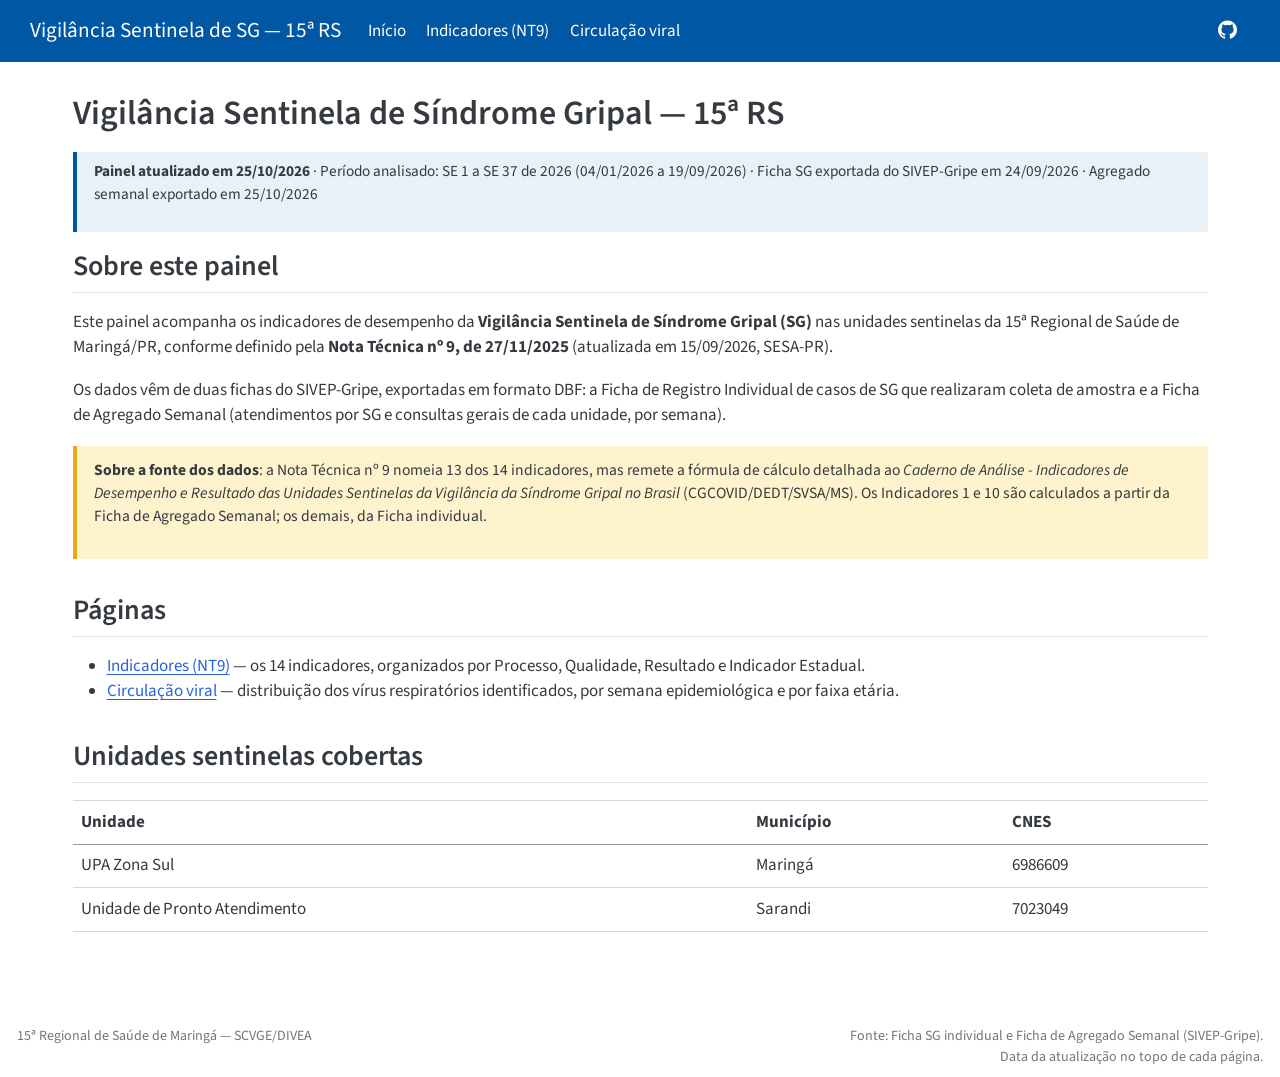
==== commit 2179524c: "Data de atualização, período e datas de exportação no topo das páginas Co-Authored-By: Claude Opus 5" ====
--- a/docs/index.html
+++ b/docs/index.html
@@ -148,6 +148,9 @@
 </header>
 
 
+<div class="atualizacao">
+<p><strong>Painel atualizado em 25/10/2026</strong> · Período analisado: SE 1 a SE 37 de 2026 (04/01/2026 a 19/09/2026) · Ficha SG exportada do SIVEP-Gripe em 24/09/2026 · Agregado semanal exportado em 25/10/2026</p>
+</div>
 <section id="sobre-este-painel" class="level2">
 <h2 class="anchored" data-anchor-id="sobre-este-painel">Sobre este painel</h2>
 <p>Este painel acompanha os indicadores de desempenho da <strong>Vigilância Sentinela de Síndrome Gripal (SG)</strong> nas unidades sentinelas da 15ª Regional de Saúde de Maringá/PR, conforme definido pela <strong>Nota Técnica nº 9, de 27/11/2025</strong> (atualizada em 15/09/2026, SESA-PR).</p>
@@ -601,7 +604,7 @@
       &nbsp;
     </div>
     <div class="nav-footer-right">
-<p>Fonte: Ficha SG (SIVEP-Gripe). Atualização manual — ver data no rodapé de cada gráfico.</p>
+<p>Fonte: Ficha SG individual e Ficha de Agregado Semanal (SIVEP-Gripe). Data da atualização no topo de cada página.</p>
 </div>
   </div>
 </footer>
--- a/docs/styles.css
+++ b/docs/styles.css
@@ -31,3 +31,12 @@
   margin: 1rem 0;
   font-size: 0.92rem;
 }
+
+/* Faixa com a data de atualização, no topo de cada página (_atualizacao.qmd) */
+.atualizacao {
+  background-color: #e8f0f8;
+  border-left: 4px solid #0057A3;
+  padding: 0.5rem 1rem;
+  margin: 0 0 1rem 0;
+  font-size: 0.9rem;
+}
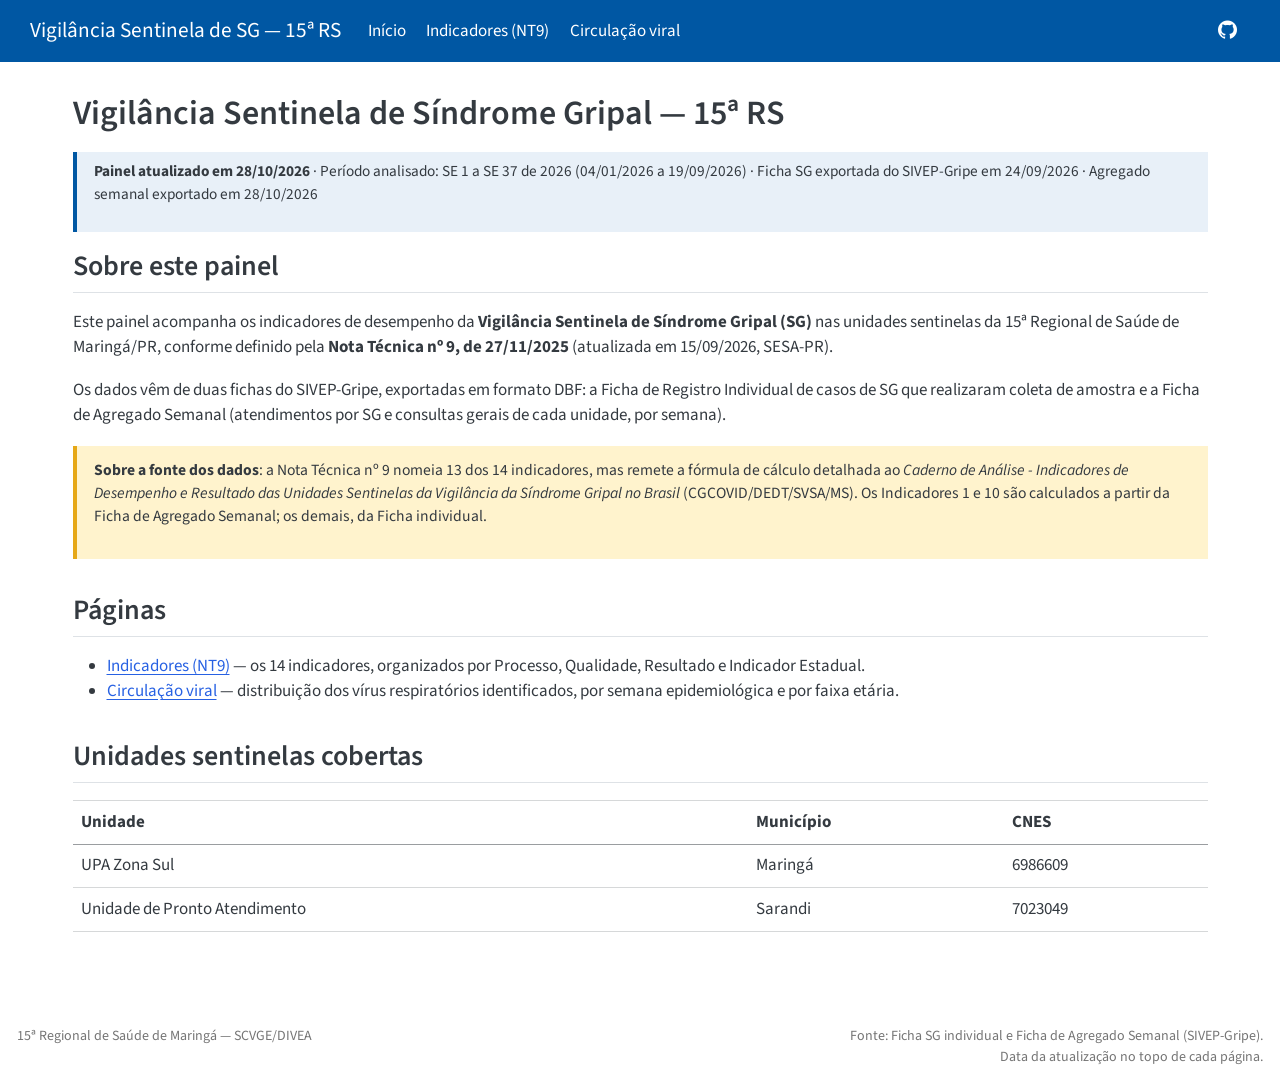
==== commit 347902d7: "Atualiza indicadores SG - 2026-10-28 13:17" ====
--- a/docs/index.html
+++ b/docs/index.html
@@ -149,7 +149,7 @@
 
 
 <div class="atualizacao">
-<p><strong>Painel atualizado em 25/10/2026</strong> · Período analisado: SE 1 a SE 37 de 2026 (04/01/2026 a 19/09/2026) · Ficha SG exportada do SIVEP-Gripe em 24/09/2026 · Agregado semanal exportado em 25/10/2026</p>
+<p><strong>Painel atualizado em 28/10/2026</strong> · Período analisado: SE 1 a SE 37 de 2026 (04/01/2026 a 19/09/2026) · Ficha SG exportada do SIVEP-Gripe em 24/09/2026 · Agregado semanal exportado em 28/10/2026</p>
 </div>
 <section id="sobre-este-painel" class="level2">
 <h2 class="anchored" data-anchor-id="sobre-este-painel">Sobre este painel</h2>
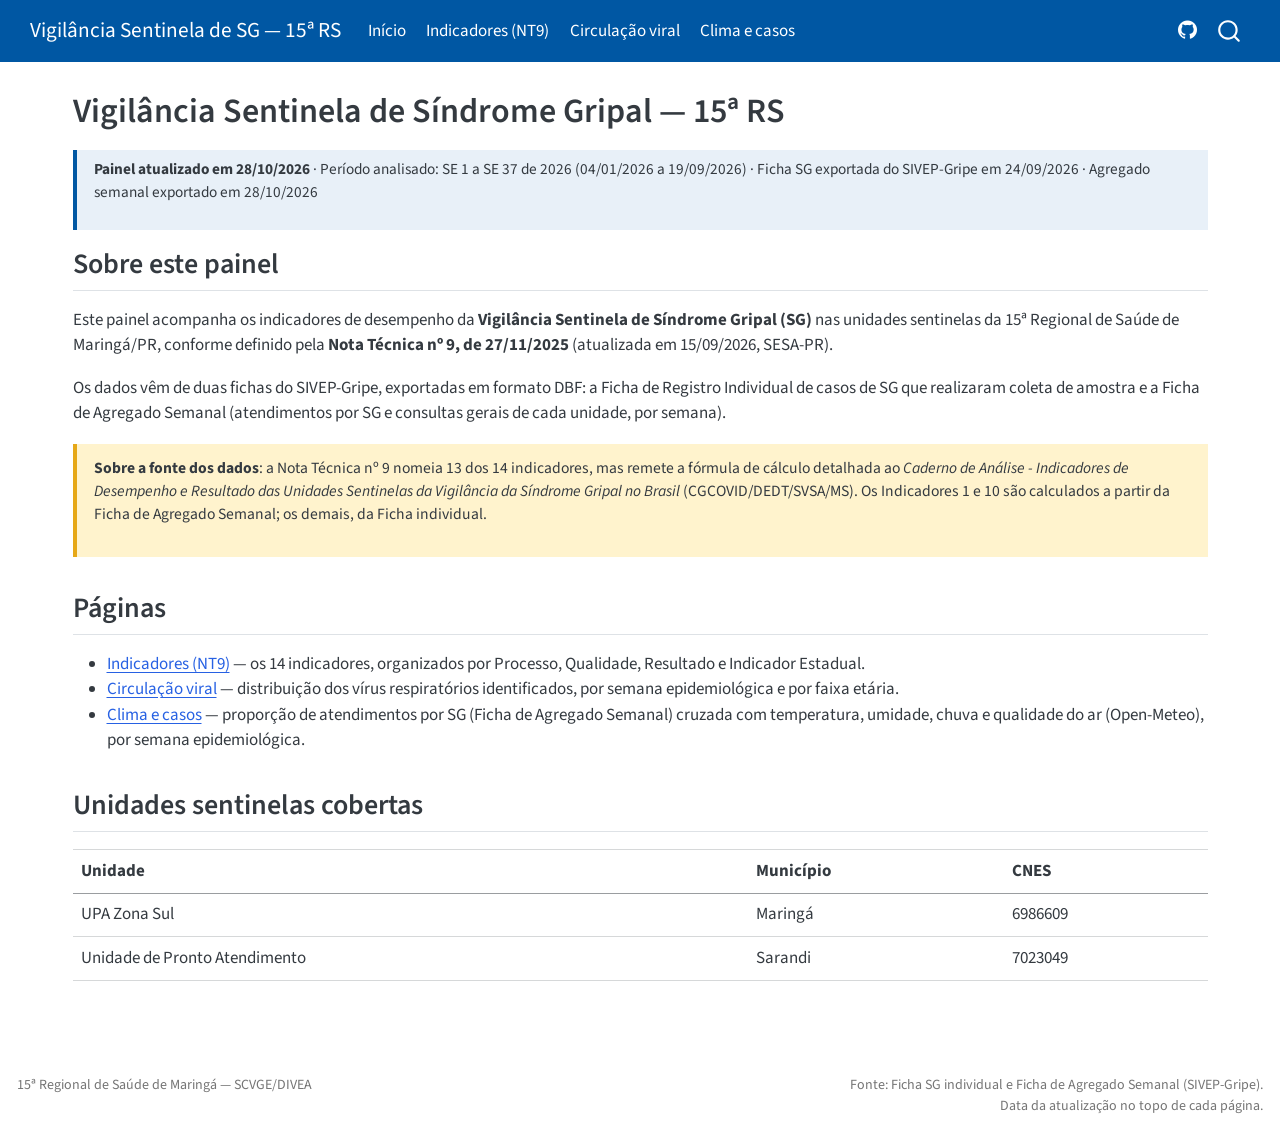
==== commit d0fcb3bd: "Adiciona página Clima e casos Cruza a % de atendimentos por SG (Ficha de Agregado Semanal) com clima" ====
--- a/docs/index.html
+++ b/docs/index.html
@@ -2,23 +2,17 @@
 <html xmlns="http://www.w3.org/1999/xhtml" lang="en" xml:lang="en"><head>
 
 <meta charset="utf-8">
-<meta name="generator" content="quarto-1.10.19">
+<meta name="generator" content="quarto-1.8.27">
 
 <meta name="viewport" content="width=device-width, initial-scale=1.0, user-scalable=yes">
 
 
 <title>Vigilância Sentinela de Síndrome Gripal — 15ª RS – Vigilância Sentinela de SG — 15ª RS</title>
 <style>
-/* Default styles provided by pandoc.
-** See https://pandoc.org/MANUAL.html#variables-for-html for config info.
-*/
+code{white-space: pre-wrap;}
 span.smallcaps{font-variant: small-caps;}
-div.columns{display: flex; gap: 1.5em;}
-div.column{flex: auto;}
-@media screen {
-div.columns{gap: min(4vw, 1.5em);}
-div.column{overflow-x: auto;}
-}
+div.columns{display: flex; gap: min(4vw, 1.5em);}
+div.column{flex: auto; overflow-x: auto;}
 div.hanging-indent{margin-left: 1.5em; text-indent: -1.5em;}
 ul.task-list{list-style: none;}
 ul.task-list li input[type="checkbox"] {
@@ -38,14 +32,15 @@
 <meta name="quarto:offset" content="./">
 <script src="site_libs/quarto-html/quarto.js" type="module"></script>
 <script src="site_libs/quarto-html/tabsets/tabsets.js" type="module"></script>
+<script src="site_libs/quarto-html/axe/axe-check.js" type="module"></script>
 <script src="site_libs/quarto-html/popper.min.js"></script>
 <script src="site_libs/quarto-html/tippy.umd.min.js"></script>
 <script src="site_libs/quarto-html/anchor.min.js"></script>
 <link href="site_libs/quarto-html/tippy.css" rel="stylesheet">
-<link href="site_libs/quarto-html/quarto-syntax-highlighting-bf27225e3a48a9273f3daa8f8e829971.css" rel="stylesheet" id="quarto-text-highlighting-styles">
+<link href="site_libs/quarto-html/quarto-syntax-highlighting-ed96de9b727972fe78a7b5d16c58bf87.css" rel="stylesheet" id="quarto-text-highlighting-styles">
 <script src="site_libs/bootstrap/bootstrap.min.js"></script>
 <link href="site_libs/bootstrap/bootstrap-icons.css" rel="stylesheet">
-<link href="site_libs/bootstrap/bootstrap-221fb94c3ec07aa7e68c2d5abc4fc18e.min.css" rel="stylesheet" append-hash="true" id="quarto-bootstrap" data-mode="light">
+<link href="site_libs/bootstrap/bootstrap-f245066ca199b7326ac6b360085ddf3a.min.css" rel="stylesheet" append-hash="true" id="quarto-bootstrap" data-mode="light">
 <script id="quarto-search-options" type="application/json">{
   "location": "navbar",
   "copy-button": false,
@@ -107,6 +102,10 @@
     <a class="nav-link" href="./circulacao-viral.html"> 
 <span class="menu-text">Circulação viral</span></a>
   </li>  
+  <li class="nav-item">
+    <a class="nav-link" href="./clima-casos.html"> 
+<span class="menu-text">Clima e casos</span></a>
+  </li>  
 </ul>
             <ul class="navbar-nav navbar-nav-scroll ms-auto">
   <li class="nav-item compact">
@@ -164,6 +163,7 @@
 <ul>
 <li><strong><a href="./indicadores.html">Indicadores (NT9)</a></strong> — os 14 indicadores, organizados por Processo, Qualidade, Resultado e Indicador Estadual.</li>
 <li><strong><a href="./circulacao-viral.html">Circulação viral</a></strong> — distribuição dos vírus respiratórios identificados, por semana epidemiológica e por faixa etária.</li>
+<li><strong><a href="./clima-casos.html">Clima e casos</a></strong> — proporção de atendimentos por SG (Ficha de Agregado Semanal) cruzada com temperatura, umidade, chuva e qualidade do ar (Open-Meteo), por semana epidemiológica.</li>
 </ul>
 </section>
 <section id="unidades-sentinelas-cobertas" class="level2">
--- a/docs/site_libs/quarto-html/quarto-syntax-highlighting-ed96de9b727972fe78a7b5d16c58bf87.css
+++ b/docs/site_libs/quarto-html/quarto-syntax-highlighting-ed96de9b727972fe78a7b5d16c58bf87.css
@@ -0,0 +1,236 @@
+/* quarto syntax highlight colors */
+:root {
+  --quarto-hl-ot-color: #003B4F;
+  --quarto-hl-at-color: #657422;
+  --quarto-hl-ss-color: #20794D;
+  --quarto-hl-an-color: #5E5E5E;
+  --quarto-hl-fu-color: #4758AB;
+  --quarto-hl-st-color: #20794D;
+  --quarto-hl-cf-color: #003B4F;
+  --quarto-hl-op-color: #5E5E5E;
+  --quarto-hl-er-color: #AD0000;
+  --quarto-hl-bn-color: #AD0000;
+  --quarto-hl-al-color: #AD0000;
+  --quarto-hl-va-color: #111111;
+  --quarto-hl-bu-color: inherit;
+  --quarto-hl-ex-color: inherit;
+  --quarto-hl-pp-color: #AD0000;
+  --quarto-hl-in-color: #5E5E5E;
+  --quarto-hl-vs-color: #20794D;
+  --quarto-hl-wa-color: #5E5E5E;
+  --quarto-hl-do-color: #5E5E5E;
+  --quarto-hl-im-color: #00769E;
+  --quarto-hl-ch-color: #20794D;
+  --quarto-hl-dt-color: #AD0000;
+  --quarto-hl-fl-color: #AD0000;
+  --quarto-hl-co-color: #5E5E5E;
+  --quarto-hl-cv-color: #5E5E5E;
+  --quarto-hl-cn-color: #8f5902;
+  --quarto-hl-sc-color: #5E5E5E;
+  --quarto-hl-dv-color: #AD0000;
+  --quarto-hl-kw-color: #003B4F;
+}
+
+/* other quarto variables */
+:root {
+  --quarto-font-monospace: SFMono-Regular, Menlo, Monaco, Consolas, "Liberation Mono", "Courier New", monospace;
+}
+
+/* syntax highlight based on Pandoc's rules */
+pre > code.sourceCode > span {
+  color: #003B4F;
+}
+
+code.sourceCode > span {
+  color: #003B4F;
+}
+
+div.sourceCode,
+div.sourceCode pre.sourceCode {
+  color: #003B4F;
+}
+
+/* Normal */
+code span {
+  color: #003B4F;
+}
+
+/* Alert */
+code span.al {
+  color: #AD0000;
+  font-style: inherit;
+}
+
+/* Annotation */
+code span.an {
+  color: #5E5E5E;
+  font-style: inherit;
+}
+
+/* Attribute */
+code span.at {
+  color: #657422;
+  font-style: inherit;
+}
+
+/* BaseN */
+code span.bn {
+  color: #AD0000;
+  font-style: inherit;
+}
+
+/* BuiltIn */
+code span.bu {
+  font-style: inherit;
+}
+
+/* ControlFlow */
+code span.cf {
+  color: #003B4F;
+  font-weight: bold;
+  font-style: inherit;
+}
+
+/* Char */
+code span.ch {
+  color: #20794D;
+  font-style: inherit;
+}
+
+/* Constant */
+code span.cn {
+  color: #8f5902;
+  font-style: inherit;
+}
+
+/* Comment */
+code span.co {
+  color: #5E5E5E;
+  font-style: inherit;
+}
+
+/* CommentVar */
+code span.cv {
+  color: #5E5E5E;
+  font-style: italic;
+}
+
+/* Documentation */
+code span.do {
+  color: #5E5E5E;
+  font-style: italic;
+}
+
+/* DataType */
+code span.dt {
+  color: #AD0000;
+  font-style: inherit;
+}
+
+/* DecVal */
+code span.dv {
+  color: #AD0000;
+  font-style: inherit;
+}
+
+/* Error */
+code span.er {
+  color: #AD0000;
+  font-style: inherit;
+}
+
+/* Extension */
+code span.ex {
+  font-style: inherit;
+}
+
+/* Float */
+code span.fl {
+  color: #AD0000;
+  font-style: inherit;
+}
+
+/* Function */
+code span.fu {
+  color: #4758AB;
+  font-style: inherit;
+}
+
+/* Import */
+code span.im {
+  color: #00769E;
+  font-style: inherit;
+}
+
+/* Information */
+code span.in {
+  color: #5E5E5E;
+  font-style: inherit;
+}
+
+/* Keyword */
+code span.kw {
+  color: #003B4F;
+  font-weight: bold;
+  font-style: inherit;
+}
+
+/* Operator */
+code span.op {
+  color: #5E5E5E;
+  font-style: inherit;
+}
+
+/* Other */
+code span.ot {
+  color: #003B4F;
+  font-style: inherit;
+}
+
+/* Preprocessor */
+code span.pp {
+  color: #AD0000;
+  font-style: inherit;
+}
+
+/* SpecialChar */
+code span.sc {
+  color: #5E5E5E;
+  font-style: inherit;
+}
+
+/* SpecialString */
+code span.ss {
+  color: #20794D;
+  font-style: inherit;
+}
+
+/* String */
+code span.st {
+  color: #20794D;
+  font-style: inherit;
+}
+
+/* Variable */
+code span.va {
+  color: #111111;
+  font-style: inherit;
+}
+
+/* VerbatimString */
+code span.vs {
+  color: #20794D;
+  font-style: inherit;
+}
+
+/* Warning */
+code span.wa {
+  color: #5E5E5E;
+  font-style: italic;
+}
+
+.prevent-inlining {
+  content: "</";
+}
+
+/*# sourceMappingURL=0920dd6d7437995b8cdf7429764427b1.css.map */
